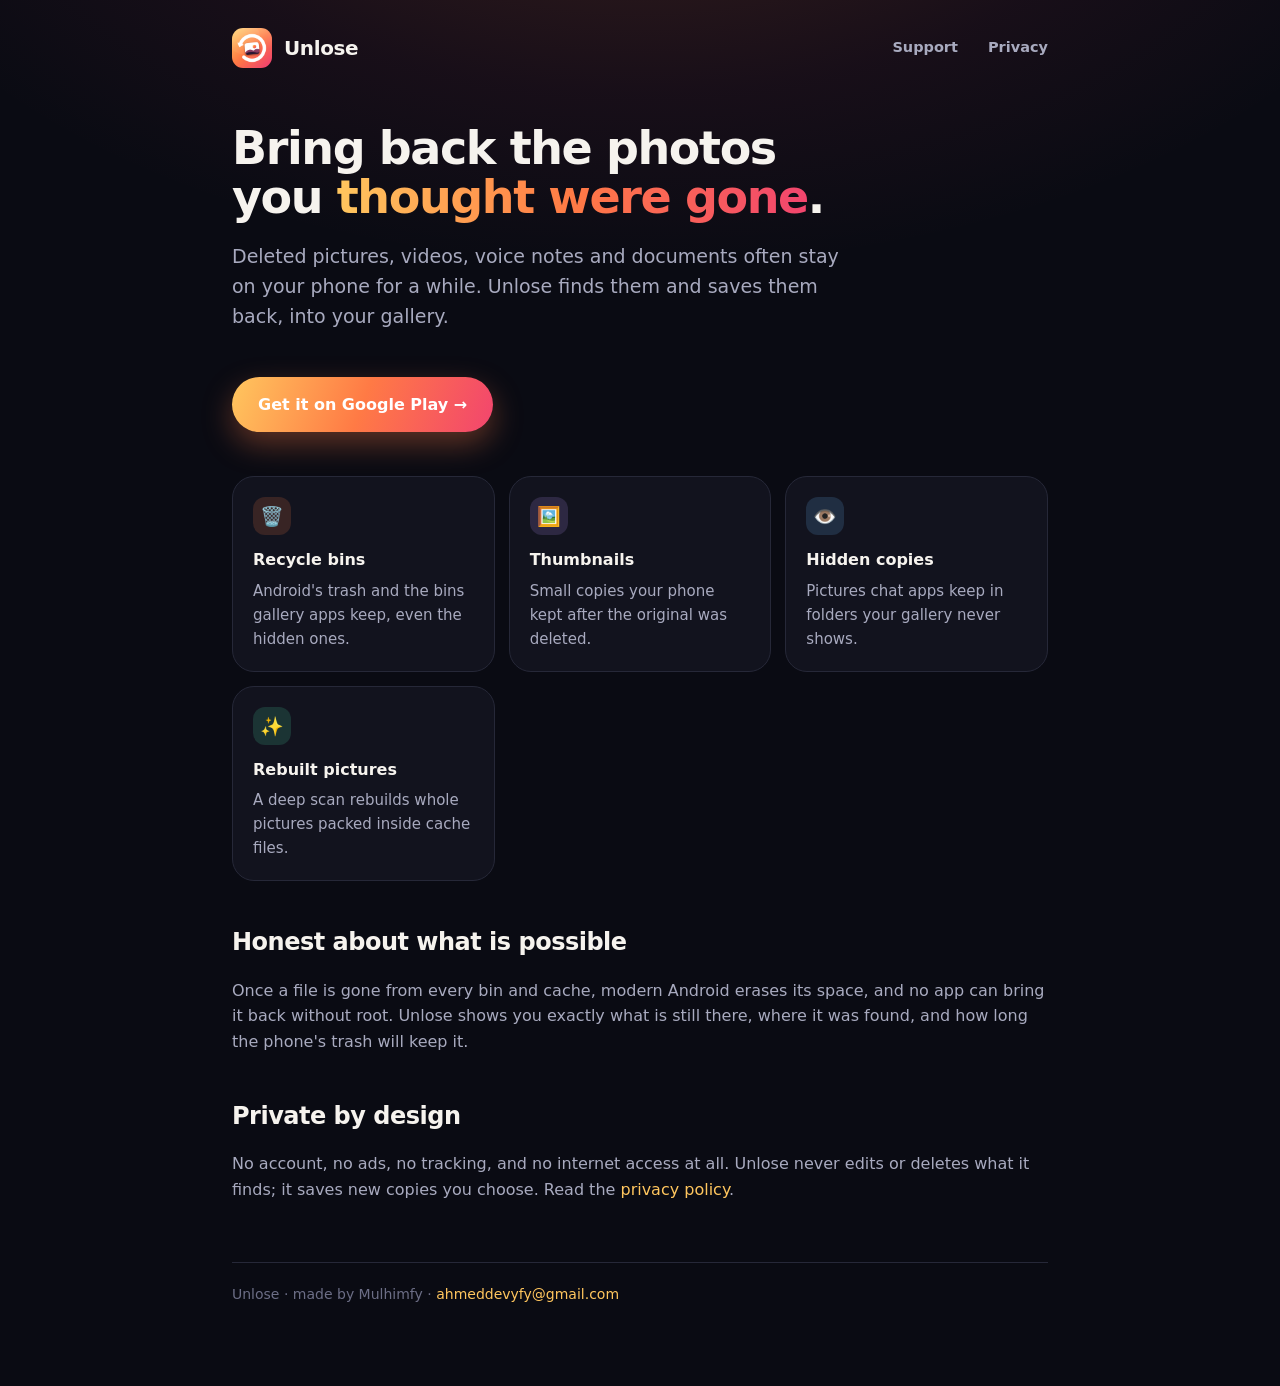
==== docs/index.html @ 5530b7c2 "Website: landing, privacy policy, support" ====
<!doctype html>
<html lang="en"><head><meta charset="utf-8"><meta name="viewport" content="width=device-width,initial-scale=1">
<title>Unlose · Deleted photo recovery for Android</title>
<meta name="description" content="Unlose finds deleted photos, videos, audio and files in recycle bins, thumbnail caches and hidden folders on your Android phone, and saves them back. Free, no ads, works offline.">
<link rel="icon" href="assets/icon.png"><link rel="stylesheet" href="styles.css"></head>
<body><div class="wrap">
<nav><img src="assets/icon.png" alt=""><b>Unlose</b><span class="sp"></span><a class="l" href="support.html">Support</a><a class="l" href="privacy.html">Privacy</a></nav>
<h1>Bring back the photos<br>you <em>thought were gone</em>.</h1>
<p class="lead">Deleted pictures, videos, voice notes and documents often stay on your phone for a while. Unlose finds them and saves them back, into your gallery.</p>
<a class="cta" href="https://play.google.com/store/apps/details?id=com.unlose.app">Get it on Google Play →</a>
<div class="grid">
 <div class="card"><div class="dot" style="background:rgba(255,122,69,.16)">🗑️</div><b>Recycle bins</b><p>Android's trash and the bins gallery apps keep, even the hidden ones.</p></div>
 <div class="card"><div class="dot" style="background:rgba(183,148,255,.16)">🖼️</div><b>Thumbnails</b><p>Small copies your phone kept after the original was deleted.</p></div>
 <div class="card"><div class="dot" style="background:rgba(108,184,255,.16)">👁️</div><b>Hidden copies</b><p>Pictures chat apps keep in folders your gallery never shows.</p></div>
 <div class="card"><div class="dot" style="background:rgba(75,224,166,.16)">✨</div><b>Rebuilt pictures</b><p>A deep scan rebuilds whole pictures packed inside cache files.</p></div>
</div>
<h2>Honest about what is possible</h2>
<p>Once a file is gone from every bin and cache, modern Android erases its space, and no app can bring it back without root. Unlose shows you exactly what is still there, where it was found, and how long the phone's trash will keep it.</p>
<h2>Private by design</h2>
<p>No account, no ads, no tracking, and no internet access at all. Unlose never edits or deletes what it finds; it saves new copies you choose. Read the <a href="privacy.html">privacy policy</a>.</p>
<footer>Unlose · made by Mulhimfy · <a href="mailto:ahmeddevyfy@gmail.com">ahmeddevyfy@gmail.com</a></footer>
</div></body></html>
---- docs/styles.css ----
:root{--ink:#0A0B13;--surface:#12131E;--raised:#1A1C2A;--line:#262838;--text:#F6F3EE;--text2:#A8AABF;--text3:#6C6E86;--amber:#FFC65E;--ember:#FF7A45;--rose:#F2456E;--mint:#4BE0A6}
*{box-sizing:border-box}
html,body{margin:0;background:var(--ink);color:var(--text);font:16px/1.6 "Plus Jakarta Sans",system-ui,-apple-system,"Segoe UI",Roboto,sans-serif}
body{background:radial-gradient(1200px 700px at 50% -220px,rgba(255,122,69,.22),rgba(242,69,110,.06) 45%,transparent 70%) var(--ink)}
a{color:var(--amber);text-decoration:none}a:hover{text-decoration:underline}
.wrap{max-width:860px;margin:0 auto;padding:28px 22px 80px}
nav{display:flex;align-items:center;gap:12px;margin-bottom:56px}
nav img{width:40px;height:40px;border-radius:11px}
nav b{font-size:20px;letter-spacing:-.4px}
nav .sp{flex:1}
nav a.l{color:var(--text2);font-weight:600;font-size:14.5px;margin-left:18px}
h1{font-size:46px;line-height:1.06;letter-spacing:-1.4px;margin:0 0 16px}
h1 em{font-style:normal;background:linear-gradient(90deg,var(--amber),var(--ember),var(--rose));-webkit-background-clip:text;background-clip:text;color:transparent}
h2{font-size:24px;letter-spacing:-.5px;margin:42px 0 10px}
h3{font-size:17px;margin:24px 0 6px}
p,li{color:var(--text2)}
.lead{font-size:19px;max-width:620px}
.cta{display:inline-flex;align-items:center;gap:10px;margin-top:26px;padding:15px 26px;border-radius:30px;font-weight:800;color:#fff;background:linear-gradient(110deg,var(--amber),var(--ember) 50%,var(--rose));box-shadow:0 12px 30px rgba(255,122,69,.35)}
.cta:hover{text-decoration:none;filter:brightness(1.05)}
.grid{display:grid;grid-template-columns:repeat(auto-fit,minmax(230px,1fr));gap:14px;margin-top:44px}
.card{background:var(--surface);border:1px solid var(--line);border-radius:22px;padding:20px}
.card b{display:block;color:var(--text);margin-bottom:6px}
.card p{margin:0;font-size:15px}
.dot{width:38px;height:38px;border-radius:12px;display:grid;place-items:center;margin-bottom:12px;font-size:19px}
.legal{background:var(--surface);border:1px solid var(--line);border-radius:24px;padding:8px 26px 22px}
.legal ul{padding-left:20px}
.muted{color:var(--text3);font-size:14px}
footer{margin-top:60px;color:var(--text3);font-size:14px;border-top:1px solid var(--line);padding-top:20px}
@media (max-width:560px){h1{font-size:36px}nav a.l{margin-left:10px}}
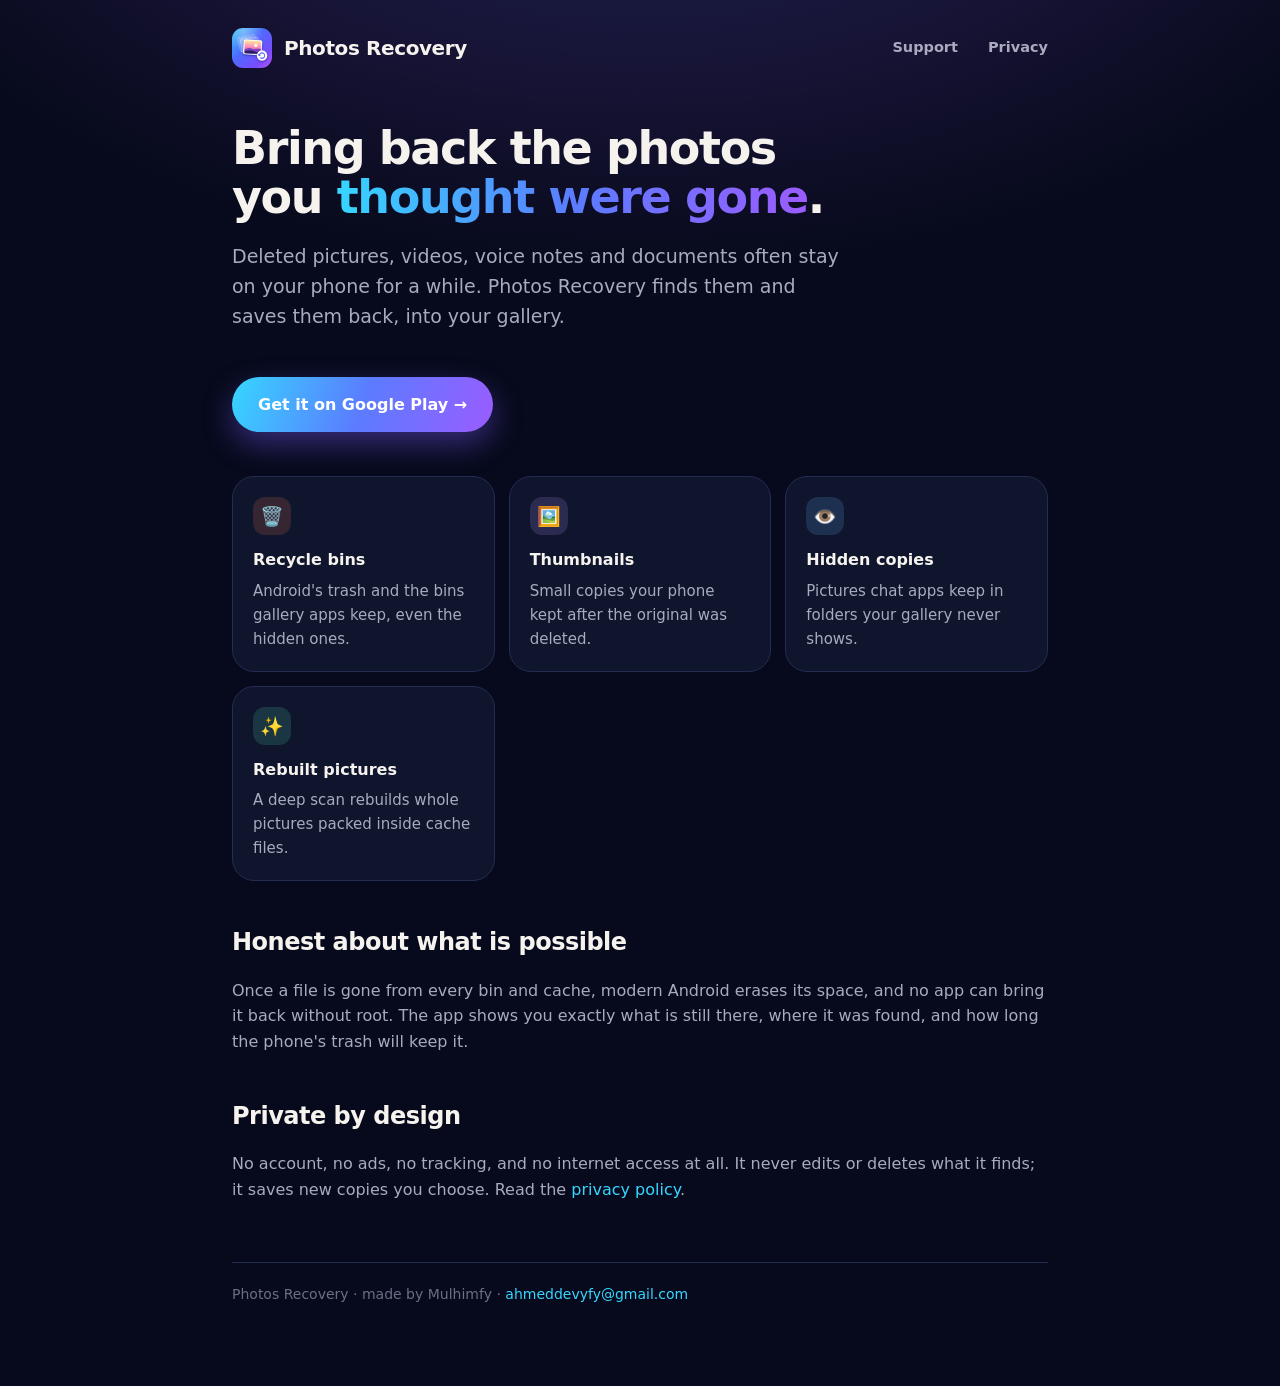
==== commit cebe76fd: "Website: Photos Recovery name, new icon, aurora colours" ====
--- a/docs/index.html
+++ b/docs/index.html
@@ -1,12 +1,12 @@
 <!doctype html>
 <html lang="en"><head><meta charset="utf-8"><meta name="viewport" content="width=device-width,initial-scale=1">
-<title>Unlose · Deleted photo recovery for Android</title>
-<meta name="description" content="Unlose finds deleted photos, videos, audio and files in recycle bins, thumbnail caches and hidden folders on your Android phone, and saves them back. Free, no ads, works offline.">
+<title>Photos Recovery · Restore deleted photos on Android</title>
+<meta name="description" content="Photos Recovery finds deleted photos, videos, audio and files in recycle bins, thumbnail caches and hidden folders on your Android phone, and saves them back. Free, no ads, works offline.">
 <link rel="icon" href="assets/icon.png"><link rel="stylesheet" href="styles.css"></head>
 <body><div class="wrap">
-<nav><img src="assets/icon.png" alt=""><b>Unlose</b><span class="sp"></span><a class="l" href="support.html">Support</a><a class="l" href="privacy.html">Privacy</a></nav>
+<nav><img src="assets/icon.png" alt=""><b>Photos Recovery</b><span class="sp"></span><a class="l" href="support.html">Support</a><a class="l" href="privacy.html">Privacy</a></nav>
 <h1>Bring back the photos<br>you <em>thought were gone</em>.</h1>
-<p class="lead">Deleted pictures, videos, voice notes and documents often stay on your phone for a while. Unlose finds them and saves them back, into your gallery.</p>
+<p class="lead">Deleted pictures, videos, voice notes and documents often stay on your phone for a while. Photos Recovery finds them and saves them back, into your gallery.</p>
 <a class="cta" href="https://play.google.com/store/apps/details?id=com.unlose.app">Get it on Google Play →</a>
 <div class="grid">
  <div class="card"><div class="dot" style="background:rgba(255,122,69,.16)">🗑️</div><b>Recycle bins</b><p>Android's trash and the bins gallery apps keep, even the hidden ones.</p></div>
@@ -15,8 +15,8 @@
  <div class="card"><div class="dot" style="background:rgba(75,224,166,.16)">✨</div><b>Rebuilt pictures</b><p>A deep scan rebuilds whole pictures packed inside cache files.</p></div>
 </div>
 <h2>Honest about what is possible</h2>
-<p>Once a file is gone from every bin and cache, modern Android erases its space, and no app can bring it back without root. Unlose shows you exactly what is still there, where it was found, and how long the phone's trash will keep it.</p>
+<p>Once a file is gone from every bin and cache, modern Android erases its space, and no app can bring it back without root. The app shows you exactly what is still there, where it was found, and how long the phone's trash will keep it.</p>
 <h2>Private by design</h2>
-<p>No account, no ads, no tracking, and no internet access at all. Unlose never edits or deletes what it finds; it saves new copies you choose. Read the <a href="privacy.html">privacy policy</a>.</p>
-<footer>Unlose · made by Mulhimfy · <a href="mailto:ahmeddevyfy@gmail.com">ahmeddevyfy@gmail.com</a></footer>
+<p>No account, no ads, no tracking, and no internet access at all. It never edits or deletes what it finds; it saves new copies you choose. Read the <a href="privacy.html">privacy policy</a>.</p>
+<footer>Photos Recovery · made by Mulhimfy · <a href="mailto:ahmeddevyfy@gmail.com">ahmeddevyfy@gmail.com</a></footer>
 </div></body></html>
--- a/docs/styles.css
+++ b/docs/styles.css
@@ -1,7 +1,7 @@
-:root{--ink:#0A0B13;--surface:#12131E;--raised:#1A1C2A;--line:#262838;--text:#F6F3EE;--text2:#A8AABF;--text3:#6C6E86;--amber:#FFC65E;--ember:#FF7A45;--rose:#F2456E;--mint:#4BE0A6}
+:root{--ink:#070A1C;--surface:#10152E;--raised:#1A1C2A;--line:#242C52;--text:#F6F3EE;--text2:#A8AABF;--text3:#6C6E86;--amber:#36D6FF;--ember:#5B7CFF;--rose:#9B5CFF;--mint:#4BE0A6}
 *{box-sizing:border-box}
 html,body{margin:0;background:var(--ink);color:var(--text);font:16px/1.6 "Plus Jakarta Sans",system-ui,-apple-system,"Segoe UI",Roboto,sans-serif}
-body{background:radial-gradient(1200px 700px at 50% -220px,rgba(255,122,69,.22),rgba(242,69,110,.06) 45%,transparent 70%) var(--ink)}
+body{background:radial-gradient(1200px 700px at 50% -220px,rgba(91,124,255,.26),rgba(155,92,255,.10) 45%,transparent 70%) var(--ink)}
 a{color:var(--amber);text-decoration:none}a:hover{text-decoration:underline}
 .wrap{max-width:860px;margin:0 auto;padding:28px 22px 80px}
 nav{display:flex;align-items:center;gap:12px;margin-bottom:56px}
@@ -15,7 +15,7 @@
 h3{font-size:17px;margin:24px 0 6px}
 p,li{color:var(--text2)}
 .lead{font-size:19px;max-width:620px}
-.cta{display:inline-flex;align-items:center;gap:10px;margin-top:26px;padding:15px 26px;border-radius:30px;font-weight:800;color:#fff;background:linear-gradient(110deg,var(--amber),var(--ember) 50%,var(--rose));box-shadow:0 12px 30px rgba(255,122,69,.35)}
+.cta{display:inline-flex;align-items:center;gap:10px;margin-top:26px;padding:15px 26px;border-radius:30px;font-weight:800;color:#fff;background:linear-gradient(110deg,var(--amber),var(--ember) 50%,var(--rose));box-shadow:0 12px 30px rgba(123,92,255,.4)}
 .cta:hover{text-decoration:none;filter:brightness(1.05)}
 .grid{display:grid;grid-template-columns:repeat(auto-fit,minmax(230px,1fr));gap:14px;margin-top:44px}
 .card{background:var(--surface);border:1px solid var(--line);border-radius:22px;padding:20px}
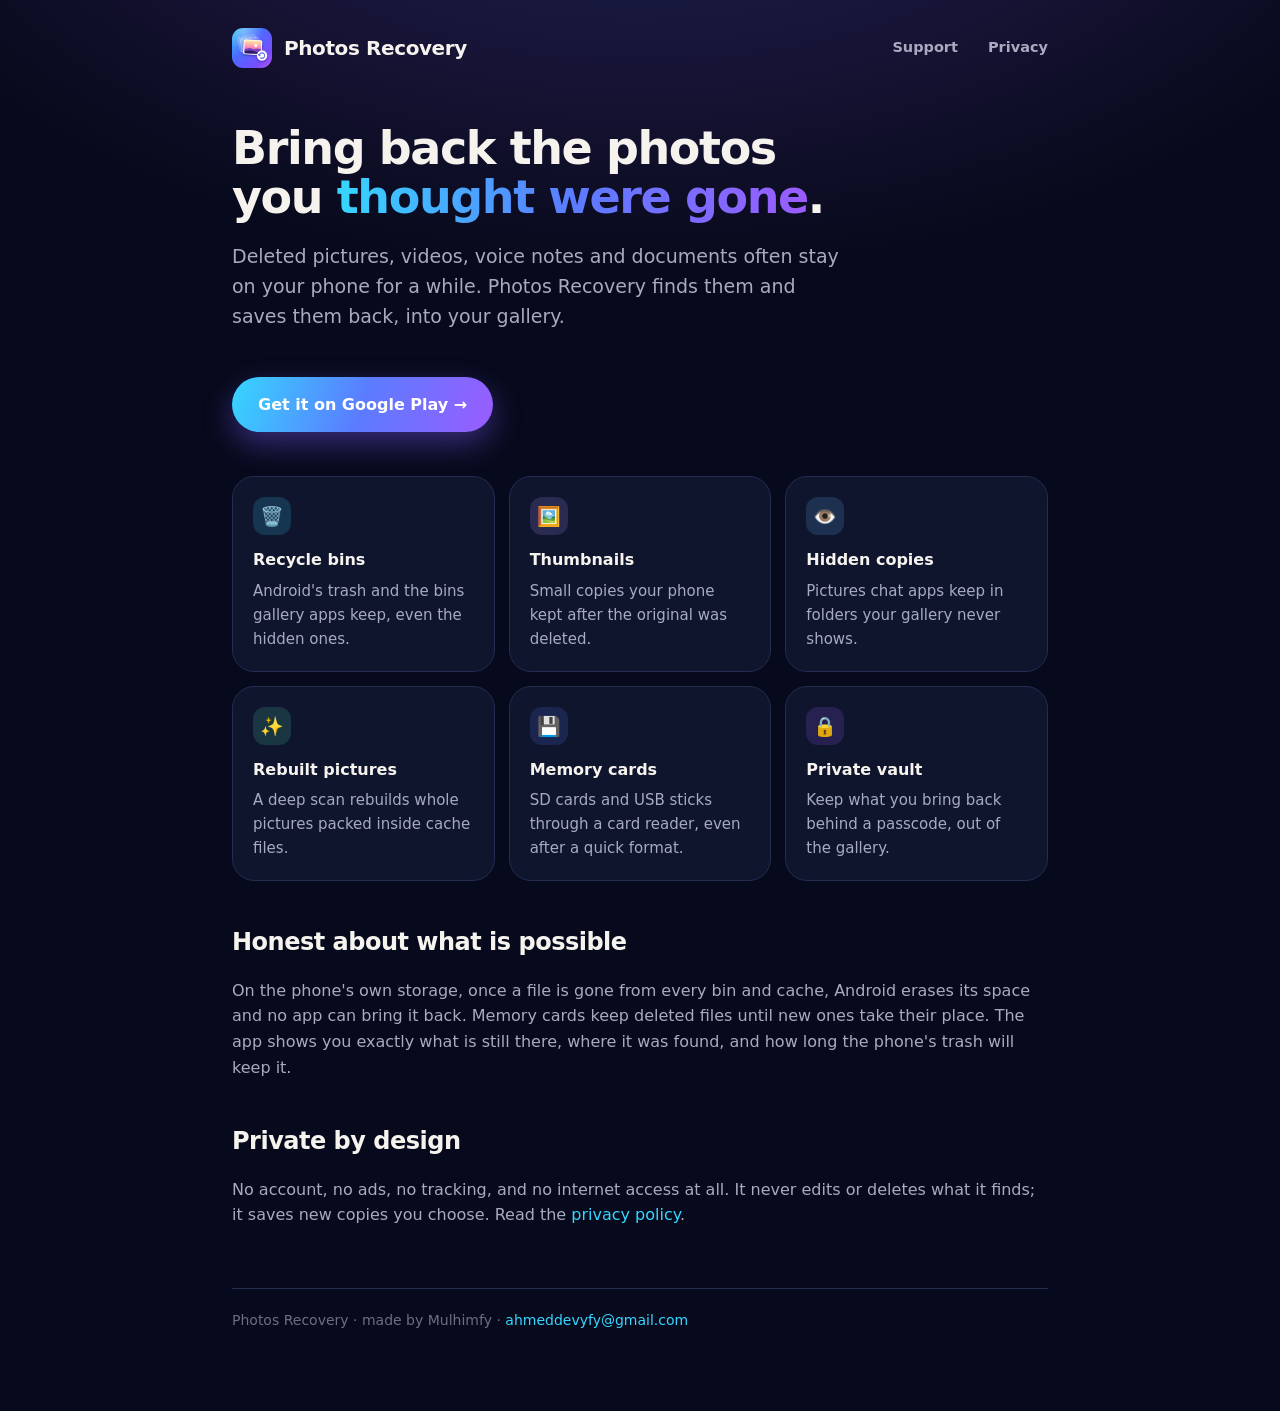
==== commit 3aeea612: "Site and privacy policy for 1.1: memory cards, Shizuku app folders, private vault, biometrics Co-Aut" ====
--- a/docs/index.html
+++ b/docs/index.html
@@ -9,13 +9,15 @@
 <p class="lead">Deleted pictures, videos, voice notes and documents often stay on your phone for a while. Photos Recovery finds them and saves them back, into your gallery.</p>
 <a class="cta" href="https://play.google.com/store/apps/details?id=com.unlose.app">Get it on Google Play →</a>
 <div class="grid">
- <div class="card"><div class="dot" style="background:rgba(255,122,69,.16)">🗑️</div><b>Recycle bins</b><p>Android's trash and the bins gallery apps keep, even the hidden ones.</p></div>
+ <div class="card"><div class="dot" style="background:rgba(54,214,255,.16)">🗑️</div><b>Recycle bins</b><p>Android's trash and the bins gallery apps keep, even the hidden ones.</p></div>
  <div class="card"><div class="dot" style="background:rgba(183,148,255,.16)">🖼️</div><b>Thumbnails</b><p>Small copies your phone kept after the original was deleted.</p></div>
  <div class="card"><div class="dot" style="background:rgba(108,184,255,.16)">👁️</div><b>Hidden copies</b><p>Pictures chat apps keep in folders your gallery never shows.</p></div>
  <div class="card"><div class="dot" style="background:rgba(75,224,166,.16)">✨</div><b>Rebuilt pictures</b><p>A deep scan rebuilds whole pictures packed inside cache files.</p></div>
+ <div class="card"><div class="dot" style="background:rgba(91,124,255,.16)">💾</div><b>Memory cards</b><p>SD cards and USB sticks through a card reader, even after a quick format.</p></div>
+ <div class="card"><div class="dot" style="background:rgba(155,92,255,.16)">🔒</div><b>Private vault</b><p>Keep what you bring back behind a passcode, out of the gallery.</p></div>
 </div>
 <h2>Honest about what is possible</h2>
-<p>Once a file is gone from every bin and cache, modern Android erases its space, and no app can bring it back without root. The app shows you exactly what is still there, where it was found, and how long the phone's trash will keep it.</p>
+<p>On the phone's own storage, once a file is gone from every bin and cache, Android erases its space and no app can bring it back. Memory cards keep deleted files until new ones take their place. The app shows you exactly what is still there, where it was found, and how long the phone's trash will keep it.</p>
 <h2>Private by design</h2>
 <p>No account, no ads, no tracking, and no internet access at all. It never edits or deletes what it finds; it saves new copies you choose. Read the <a href="privacy.html">privacy policy</a>.</p>
 <footer>Photos Recovery · made by Mulhimfy · <a href="mailto:ahmeddevyfy@gmail.com">ahmeddevyfy@gmail.com</a></footer>
